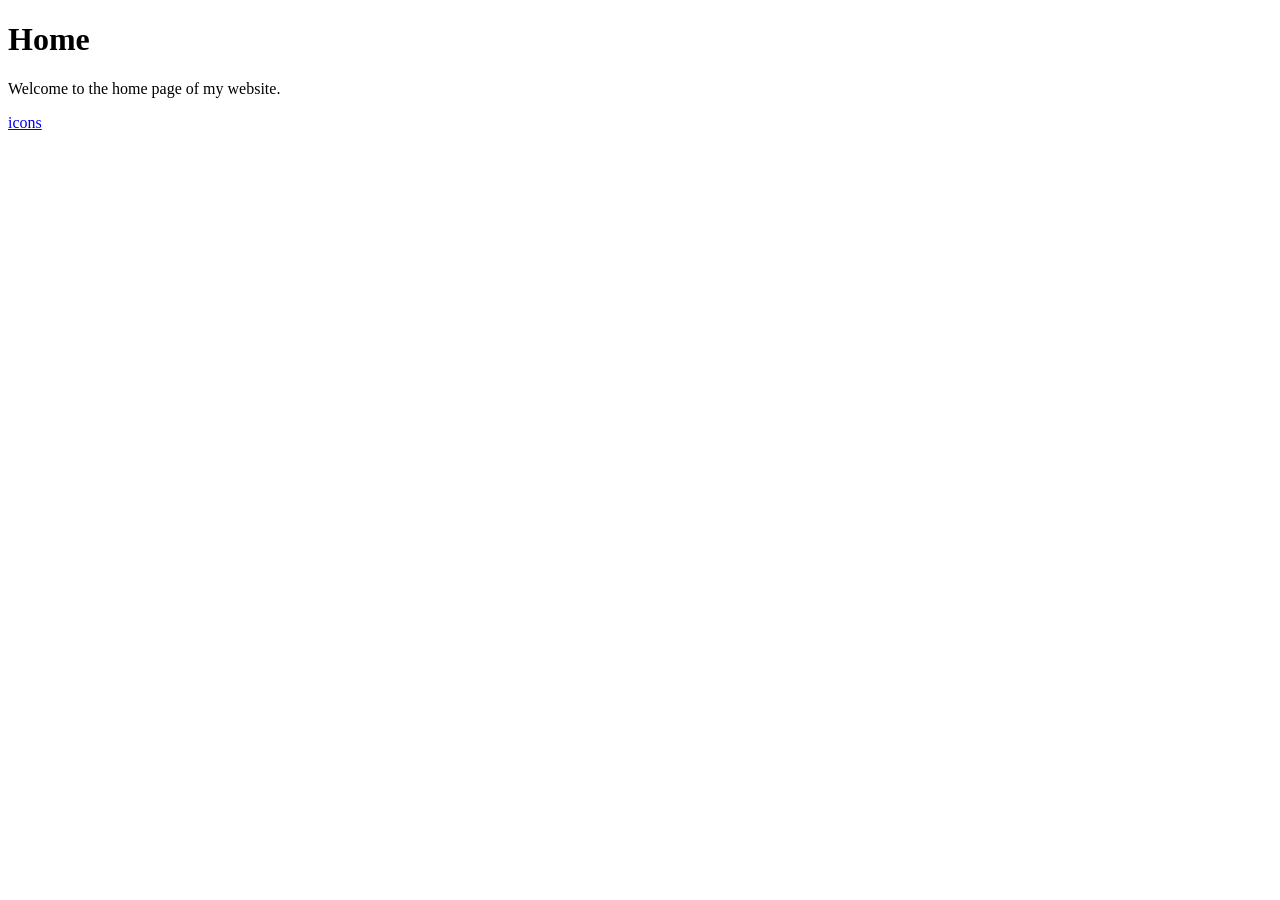
==== index.html @ 091141c1 "Initial commit: icon recognition sheet with shared stylesheet Co-Authored-By: Claude Opus 4.8 <norep" ====
<!doctype html>
<html lang="en">
  <head>
    <meta charset="utf-8" />
    <meta name="viewport" content="width=device-width, initial-scale=1" />
    <title>Home</title>
  </head>
  <body>
    <h1>Home</h1>
    <p>Welcome to the home page of my website.</p>
    <a href="icons.html">icons</a>
  </body>
</html>
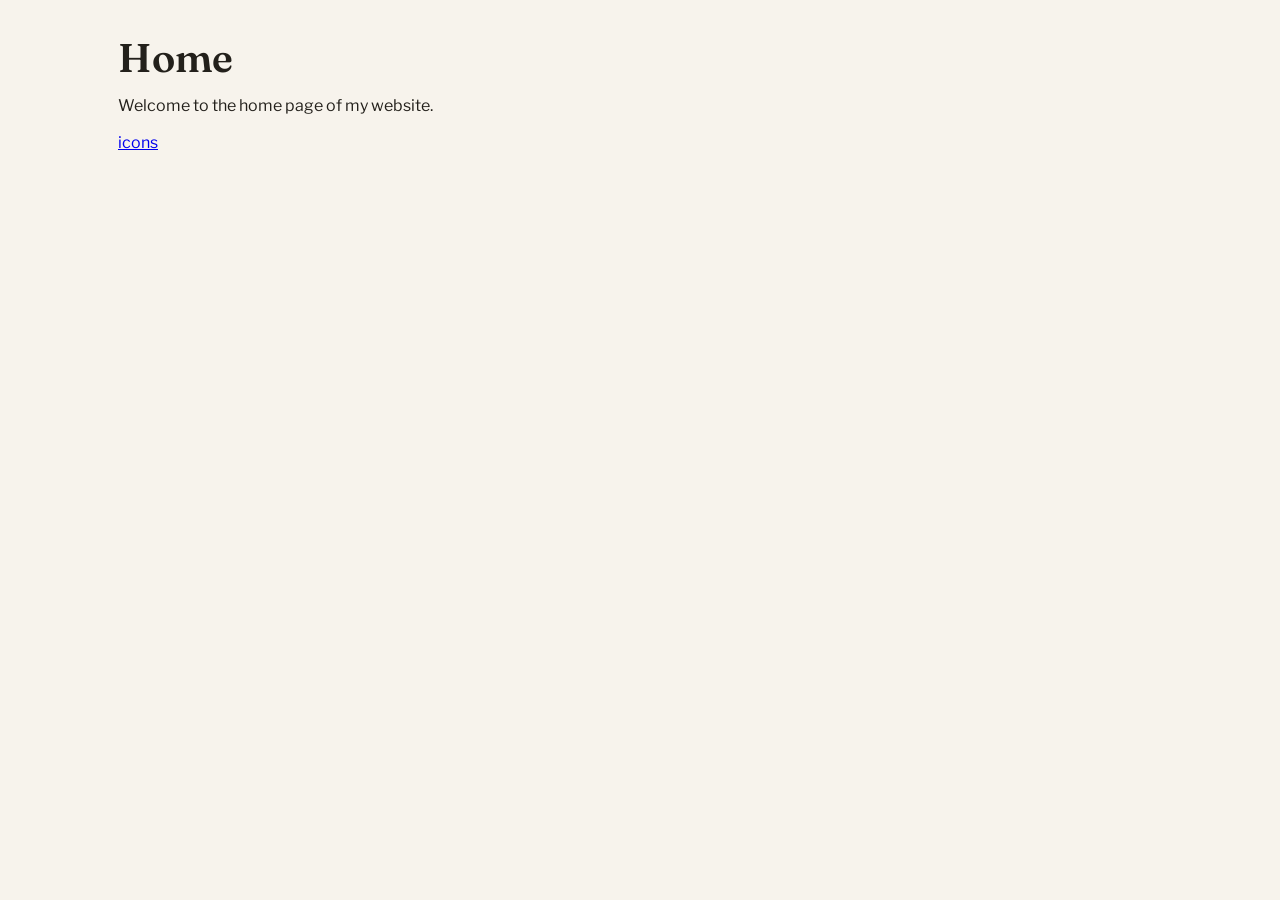
==== commit b1e1d0f4: "Link stylesheet and fonts into index.html home page Co-Authored-By: Claude Opus 4.8 <noreply@anthrop" ====
--- a/index.html
+++ b/index.html
@@ -4,10 +4,19 @@
     <meta charset="utf-8" />
     <meta name="viewport" content="width=device-width, initial-scale=1" />
     <title>Home</title>
+    <link rel="preconnect" href="https://fonts.googleapis.com" />
+    <link rel="preconnect" href="https://fonts.gstatic.com" crossorigin />
+    <link
+      href="https://fonts.googleapis.com/css2?family=Fraunces:opsz,wght@9..144,500;9..144,600;9..144,700&family=Libre+Franklin:wght@400;500;600;700&display=swap"
+      rel="stylesheet"
+    />
+    <link rel="stylesheet" href="styles.css" />
   </head>
   <body>
-    <h1>Home</h1>
-    <p>Welcome to the home page of my website.</p>
-    <a href="icons.html">icons</a>
+    <div class="wrap">
+      <h1>Home</h1>
+      <p>Welcome to the home page of my website.</p>
+      <a href="icons.html">icons</a>
+    </div>
   </body>
 </html>
--- a/styles.css
+++ b/styles.css
@@ -0,0 +1,410 @@
+:root {
+  --ink: #23201b;
+  --muted: #6f6557;
+  --paper: #f7f3ec;
+  --card: #ffffff;
+  --line: #e3dccf;
+  --t1: #1f6b54;
+  --t1bg: #e6f1ec;
+  --t2: #b5651d;
+  --t2bg: #f6ebdd;
+  --t3: #3f5b78;
+  --t3bg: #e8eef5;
+  --green: #1f9d57;
+  --amber: #e0902b;
+  --red: #d6483b;
+}
+* {
+  box-sizing: border-box;
+}
+html,
+body {
+  margin: 0;
+}
+body {
+  font-family: "Libre Franklin", system-ui, sans-serif;
+  color: var(--ink);
+  background: var(--paper);
+  -webkit-print-color-adjust: exact;
+  print-color-adjust: exact;
+  line-height: 1.35;
+}
+.wrap {
+  max-width: 1100px;
+  margin: 0 auto;
+  padding: 32px 28px 56px;
+}
+
+header.head {
+  border-bottom: 3px solid var(--ink);
+  padding-bottom: 18px;
+  margin-bottom: 8px;
+}
+.kicker {
+  font-size: 12px;
+  letter-spacing: 0.22em;
+  text-transform: uppercase;
+  color: var(--muted);
+  font-weight: 600;
+}
+h1 {
+  font-family: "Fraunces", Georgia, serif;
+  font-weight: 600;
+  font-size: 40px;
+  line-height: 1.02;
+  margin: 6px 0 4px;
+}
+.sub {
+  color: var(--muted);
+  font-size: 15px;
+  max-width: 62ch;
+}
+
+.meta {
+  display: flex;
+  flex-wrap: wrap;
+  gap: 10px 26px;
+  margin: 18px 0 6px;
+  font-size: 14px;
+}
+.meta .f {
+  display: flex;
+  align-items: flex-end;
+  gap: 8px;
+}
+.meta .f b {
+  font-weight: 600;
+}
+.meta .line {
+  display: inline-block;
+  min-width: 150px;
+  border-bottom: 1.5px solid var(--ink);
+  height: 1.1em;
+}
+.meta .line.sm {
+  min-width: 80px;
+}
+
+.legend {
+  display: flex;
+  flex-wrap: wrap;
+  gap: 18px 28px;
+  align-items: center;
+  background: #fff;
+  border: 1px solid var(--line);
+  border-radius: 12px;
+  padding: 12px 16px;
+  margin: 16px 0 26px;
+}
+.legend .grp {
+  display: flex;
+  align-items: center;
+  gap: 9px;
+  font-size: 13.5px;
+}
+.swatch {
+  width: 18px;
+  height: 18px;
+  border-radius: 50%;
+  border: 2px solid;
+}
+.swatch.g {
+  border-color: var(--green);
+  background: rgba(31, 157, 87, 0.16);
+}
+.swatch.y {
+  border-color: var(--amber);
+  background: rgba(224, 144, 43, 0.18);
+}
+.swatch.r {
+  border-color: var(--red);
+  background: rgba(214, 72, 59, 0.15);
+}
+.tier {
+  margin-bottom: 30px;
+  break-inside: avoid;
+}
+.tier-head {
+  display: flex;
+  align-items: center;
+  gap: 14px;
+  padding: 10px 16px;
+  border-radius: 12px;
+  margin-bottom: 16px;
+}
+.tier1 .tier-head {
+  background: var(--t1bg);
+}
+.tier2 .tier-head {
+  background: var(--t2bg);
+}
+.tier3 .tier-head {
+  background: var(--t3bg);
+}
+.tier-num {
+  font-family: "Fraunces", serif;
+  font-weight: 700;
+  font-size: 26px;
+  width: 42px;
+  height: 42px;
+  display: flex;
+  align-items: center;
+  justify-content: center;
+  border-radius: 50%;
+  color: #fff;
+}
+.tier1 .tier-num {
+  background: var(--t1);
+}
+.tier2 .tier-num {
+  background: var(--t2);
+}
+.tier3 .tier-num {
+  background: var(--t3);
+}
+.tier-head h2 {
+  font-family: "Fraunces", serif;
+  font-weight: 600;
+  font-size: 21px;
+  margin: 0;
+}
+.tier1 .tier-head h2 {
+  color: var(--t1);
+}
+.tier2 .tier-head h2 {
+  color: var(--t2);
+}
+.tier3 .tier-head h2 {
+  color: var(--t3);
+}
+.tier-head p {
+  margin: 2px 0 0;
+  font-size: 13px;
+  color: var(--muted);
+}
+.tier-count {
+  margin-left: auto;
+  font-size: 12px;
+  font-weight: 600;
+  color: var(--muted);
+  white-space: nowrap;
+}
+
+.grid {
+  display: grid;
+  grid-template-columns: repeat(auto-fill, minmax(155px, 1fr));
+  gap: 14px;
+}
+.card {
+  background: var(--card);
+  border: 1px solid var(--line);
+  border-radius: 14px;
+  padding: 14px 12px 12px;
+  display: flex;
+  flex-direction: column;
+  align-items: center;
+  text-align: center;
+  position: relative;
+  break-inside: avoid;
+}
+.card-top {
+  height: 46px;
+  display: flex;
+  align-items: center;
+  justify-content: center;
+  margin-top: 4px;
+}
+.ic {
+  width: 40px;
+  height: 40px;
+  stroke-width: 2;
+  color: var(--ink);
+}
+.ic.red {
+  color: var(--red);
+}
+.ic.green {
+  color: var(--green);
+}
+.ic.amber {
+  color: var(--amber);
+}
+.label {
+  font-weight: 700;
+  font-size: 16px;
+  margin-top: 10px;
+}
+.desc {
+  font-size: 12px;
+  color: var(--muted);
+  margin-top: 3px;
+  min-height: 30px;
+}
+.marks {
+  display: flex;
+  gap: 8px;
+  margin-top: 11px;
+  padding-top: 11px;
+  border-top: 1px dashed var(--line);
+  width: 100%;
+  justify-content: center;
+}
+.m {
+  width: 26px;
+  height: 26px;
+  border-radius: 50%;
+  border: 2px solid;
+  display: flex;
+  align-items: center;
+  justify-content: center;
+  font-size: 11px;
+  font-weight: 700;
+}
+.m.g {
+  border-color: var(--green);
+  color: var(--green);
+}
+.m.y {
+  border-color: var(--amber);
+  color: var(--amber);
+}
+.m.r {
+  border-color: var(--red);
+  color: var(--red);
+}
+
+footer {
+  margin-top: 30px;
+  padding-top: 14px;
+  border-top: 1px solid var(--line);
+  font-size: 12px;
+  color: var(--muted);
+  display: flex;
+  justify-content: space-between;
+  flex-wrap: wrap;
+  gap: 8px;
+}
+
+@media print {
+  @page {
+    margin: 12mm;
+  }
+  body {
+    background: #fff;
+  }
+  .wrap {
+    padding: 0;
+    max-width: none;
+  }
+  .grid {
+    grid-template-columns: repeat(4, 1fr);
+    gap: 9px;
+  }
+  .card {
+    padding: 9px 7px;
+  }
+  .legend {
+    margin: 10px 0 16px;
+  }
+  .tier {
+    margin-bottom: 16px;
+  }
+  h1 {
+    font-size: 32px;
+  }
+  .no-print {
+    display: none;
+  }
+  /* A printout should always show the full sheet, even mid-quiz. */
+  .reveal-btn {
+    display: none !important;
+  }
+  .ic.slot-hidden,
+  .label.slot-hidden,
+  .desc.slot-hidden {
+    display: block !important;
+  }
+}
+
+/* ===== Test Type control ===== */
+.testbar {
+  display: flex;
+  flex-wrap: wrap;
+  align-items: center;
+  gap: 10px 14px;
+  margin: 0 0 26px;
+}
+.testbar-label {
+  font-weight: 700;
+  font-size: 13px;
+  letter-spacing: 0.02em;
+}
+.testbar-hint {
+  font-size: 12.5px;
+  color: var(--muted);
+}
+.test-toggles {
+  display: inline-flex;
+  flex-wrap: wrap;
+  gap: 6px;
+  background: #fff;
+  border: 1px solid var(--line);
+  border-radius: 999px;
+  padding: 4px;
+}
+.test-toggle {
+  font-family: inherit;
+  font-size: 13px;
+  font-weight: 600;
+  color: var(--muted);
+  background: transparent;
+  border: 0;
+  border-radius: 999px;
+  padding: 7px 14px;
+  cursor: pointer;
+  transition: background 0.15s, color 0.15s;
+}
+.test-toggle:hover {
+  color: var(--ink);
+  background: var(--paper);
+}
+.test-toggle.active {
+  color: #fff;
+  background: var(--t1);
+}
+
+/* ===== Hidden slot + reveal button ===== */
+.slot-hidden {
+  display: none !important;
+}
+.reveal-btn {
+  font-family: inherit;
+  font-weight: 700;
+  color: var(--t1);
+  background: var(--t1bg);
+  border: 1.5px dashed var(--t1);
+  border-radius: 10px;
+  cursor: pointer;
+  transition: background 0.15s, color 0.15s;
+}
+.reveal-btn:hover {
+  background: var(--t1);
+  color: #fff;
+}
+.reveal-btn[data-slot="icon"] {
+  width: 46px;
+  height: 46px;
+  border-radius: 50%;
+  font-size: 11px;
+  padding: 0;
+}
+.reveal-btn[data-slot="name"] {
+  margin-top: 10px;
+  font-size: 13px;
+  padding: 5px 12px;
+}
+.reveal-btn[data-slot="desc"] {
+  margin-top: 6px;
+  font-size: 11px;
+  padding: 4px 10px;
+}
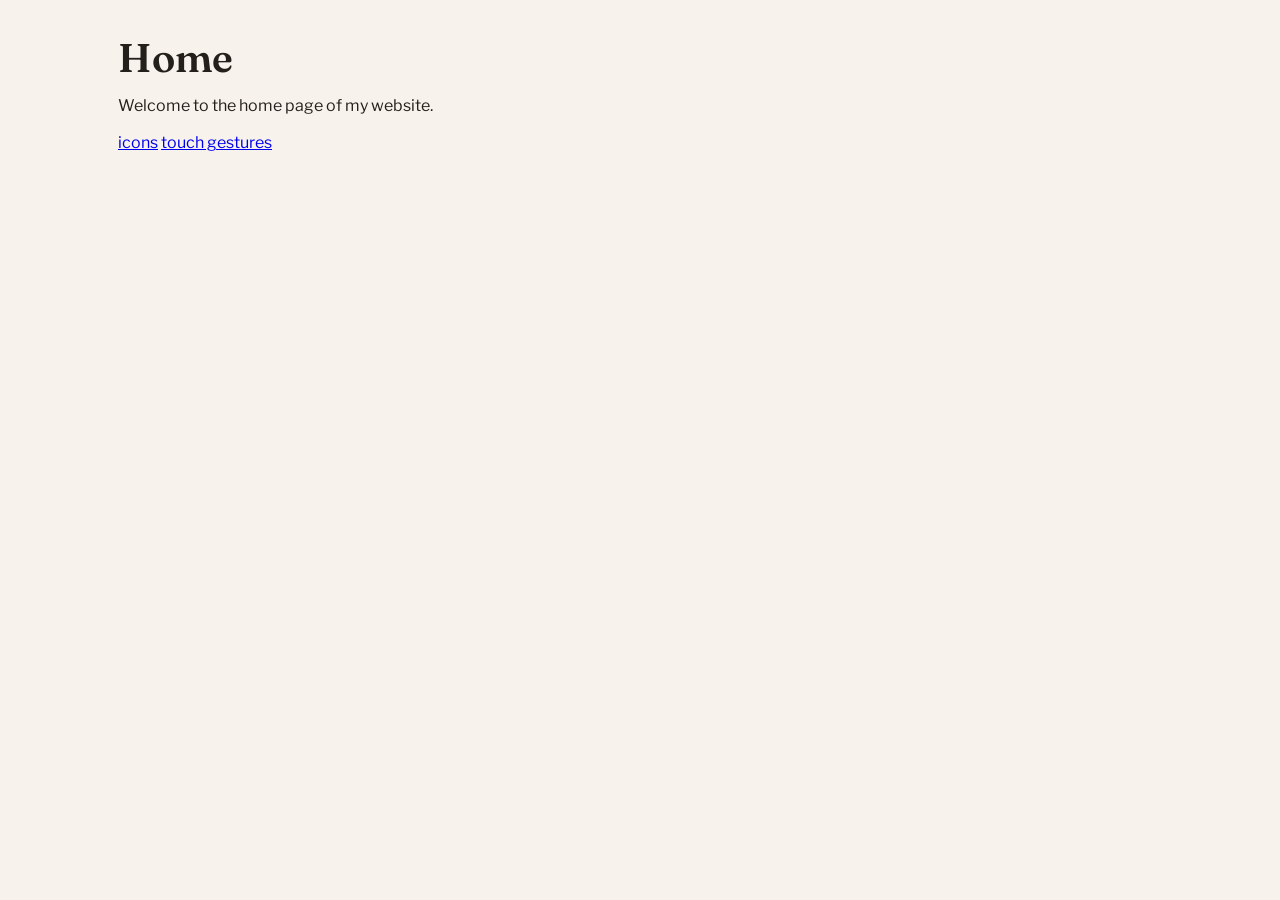
==== commit 55d45796: "Add touch gesture practice page New gestures.html lets users practice six core touch gestures (tap, " ====
--- a/index.html
+++ b/index.html
@@ -17,6 +17,7 @@
       <h1>Home</h1>
       <p>Welcome to the home page of my website.</p>
       <a href="icons.html">icons</a>
+      <a href="gestures.html">touch gestures</a>
     </div>
   </body>
 </html>
--- a/styles.css
+++ b/styles.css
@@ -35,6 +35,34 @@
   padding: 32px 28px 56px;
 }
 
+.topnav {
+  margin-bottom: 18px;
+}
+.back-link {
+  display: inline-flex;
+  align-items: center;
+  gap: 6px;
+  font-size: 14px;
+  font-weight: 600;
+  color: var(--muted);
+  text-decoration: none;
+  padding: 6px 12px 6px 8px;
+  border: 1px solid var(--line);
+  border-radius: 999px;
+  background: #fff;
+  transition: color 0.15s, border-color 0.15s, background 0.15s;
+}
+.back-link:hover {
+  color: var(--t1);
+  border-color: var(--t1);
+}
+.back-link svg {
+  transition: transform 0.15s;
+}
+.back-link:hover svg {
+  transform: translateX(-2px);
+}
+
 header.head {
   border-bottom: 3px solid var(--ink);
   padding-bottom: 18px;
@@ -58,31 +86,6 @@
   color: var(--muted);
   font-size: 15px;
   max-width: 62ch;
-}
-
-.meta {
-  display: flex;
-  flex-wrap: wrap;
-  gap: 10px 26px;
-  margin: 18px 0 6px;
-  font-size: 14px;
-}
-.meta .f {
-  display: flex;
-  align-items: flex-end;
-  gap: 8px;
-}
-.meta .f b {
-  font-weight: 600;
-}
-.meta .line {
-  display: inline-block;
-  min-width: 150px;
-  border-bottom: 1.5px solid var(--ink);
-  height: 1.1em;
-}
-.meta .line.sm {
-  min-width: 80px;
 }
 
 .legend {
@@ -213,6 +216,16 @@
   align-items: center;
   justify-content: center;
   margin-top: 4px;
+}
+/* Cards showing two looks of the same control. */
+.card-top.multi {
+  height: auto;
+  gap: 10px;
+  flex-wrap: wrap;
+}
+.card-top.multi .ic {
+  width: 34px;
+  height: 34px;
 }
 .ic {
   width: 40px;
@@ -372,6 +385,32 @@
   color: #fff;
   background: var(--t1);
 }
+.shuffle-btn {
+  display: inline-flex;
+  align-items: center;
+  gap: 7px;
+  font-family: inherit;
+  font-size: 13px;
+  font-weight: 600;
+  color: var(--ink);
+  background: #fff;
+  border: 1px solid var(--line);
+  border-radius: 999px;
+  padding: 7px 14px;
+  cursor: pointer;
+  transition: background 0.15s, color 0.15s, border-color 0.15s;
+}
+.shuffle-btn svg {
+  flex: none;
+}
+.shuffle-btn:hover {
+  color: var(--t1);
+  border-color: var(--t1);
+  background: var(--paper);
+}
+.shuffle-btn:active {
+  transform: translateY(1px);
+}
 
 /* ===== Hidden slot + reveal button ===== */
 .slot-hidden {
@@ -408,3 +447,407 @@
   font-size: 11px;
   padding: 4px 10px;
 }
+
+/* ===== Scoreboard ===== */
+.scoreboard {
+  position: sticky;
+  top: 0;
+  z-index: 20;
+  background: #fff;
+  border: 1px solid var(--line);
+  border-radius: 14px;
+  padding: 12px 16px;
+  margin: 0 0 22px;
+  box-shadow: 0 3px 12px rgba(35, 32, 27, 0.06);
+}
+.sb-grid {
+  display: grid;
+  grid-template-columns: 64px repeat(4, 1fr);
+  gap: 6px 12px;
+  align-items: center;
+}
+.sb-cell {
+  text-align: center;
+}
+.sb-corner,
+.sb-rowlabel {
+  text-align: left;
+  font-size: 12px;
+  font-weight: 700;
+  color: var(--muted);
+}
+.sb-head {
+  font-size: 11.5px;
+  font-weight: 700;
+  text-transform: uppercase;
+  letter-spacing: 0.05em;
+  color: var(--muted);
+  transition: color 0.15s;
+}
+.sb-score,
+.sb-total {
+  font-family: "Fraunces", Georgia, serif;
+  font-weight: 600;
+  font-size: 21px;
+  color: var(--ink);
+  transition: color 0.15s;
+}
+.sb-total {
+  color: var(--t1);
+}
+.sb-cell small {
+  font-family: "Libre Franklin", system-ui, sans-serif;
+  font-size: 12px;
+  font-weight: 500;
+  color: var(--muted);
+}
+.sb-total-head {
+  color: var(--t1);
+}
+/* Active test-type column highlight */
+.sb-head.is-active {
+  color: var(--t1);
+}
+.sb-score.is-active {
+  color: var(--t1);
+}
+.sb-footer {
+  display: flex;
+  align-items: center;
+  gap: 12px;
+  margin-top: 10px;
+  padding-top: 10px;
+  border-top: 1px solid var(--line);
+}
+.sb-feedback {
+  flex: 1;
+  font-size: 14px;
+  color: var(--ink);
+}
+.sb-reset {
+  font-family: inherit;
+  font-size: 12px;
+  font-weight: 600;
+  color: var(--muted);
+  background: transparent;
+  border: 1px solid var(--line);
+  border-radius: 999px;
+  padding: 5px 14px;
+  cursor: pointer;
+  white-space: nowrap;
+  transition: background 0.15s, color 0.15s, border-color 0.15s;
+}
+.sb-reset:hover {
+  color: var(--red);
+  border-color: var(--red);
+}
+
+/* ===== Clickable G / Y / R marks ===== */
+.m {
+  cursor: default;
+  opacity: 0.45;
+  user-select: none;
+  transition: opacity 0.15s, background 0.15s, color 0.15s, transform 0.1s;
+}
+body.scoring-active .m {
+  cursor: pointer;
+  opacity: 1;
+}
+body.scoring-active .m:hover {
+  transform: translateY(-1px);
+}
+.m:focus-visible {
+  outline: 2px solid var(--t1);
+  outline-offset: 2px;
+}
+.m.selected.g {
+  background: var(--green);
+  color: #fff;
+}
+.m.selected.y {
+  background: var(--amber);
+  color: #fff;
+}
+.m.selected.r {
+  background: var(--red);
+  color: #fff;
+}
+
+/* Keep printed worksheets clean regardless of on-screen scoring. */
+@media print {
+  .m {
+    opacity: 1 !important;
+  }
+  .m.selected {
+    background: transparent !important;
+  }
+  .m.selected.g {
+    color: var(--green) !important;
+  }
+  .m.selected.y {
+    color: var(--amber) !important;
+  }
+  .m.selected.r {
+    color: var(--red) !important;
+  }
+}
+
+/* ===== Touch Gestures page ===== */
+/* Progress scoreboard (simpler than the icon sheet's grid) */
+.gb-row {
+  display: flex;
+  align-items: baseline;
+  justify-content: space-between;
+  gap: 12px;
+}
+.gb-label {
+  font-size: 12px;
+  font-weight: 700;
+  text-transform: uppercase;
+  letter-spacing: 0.05em;
+  color: var(--muted);
+}
+.gb-count {
+  font-family: "Fraunces", Georgia, serif;
+  font-weight: 600;
+  font-size: 26px;
+  color: var(--t1);
+}
+.gb-count small {
+  font-family: "Libre Franklin", system-ui, sans-serif;
+  font-size: 13px;
+  font-weight: 500;
+  color: var(--muted);
+}
+
+/* Legend swatches reused for try / done states */
+.swatch.try {
+  border-color: var(--muted);
+  background: var(--paper);
+}
+.swatch.ok {
+  border-color: var(--green);
+  background: rgba(31, 157, 87, 0.16);
+}
+.legend-hint {
+  font-size: 12.5px;
+  color: var(--muted);
+  margin-left: auto;
+}
+
+/* Wider cards so each practice zone has room */
+.gesture-grid {
+  grid-template-columns: repeat(auto-fill, minmax(260px, 1fr));
+}
+.gesture-card {
+  justify-content: flex-start;
+  transition: border-color 0.2s, box-shadow 0.2s;
+}
+.gesture-card.done {
+  border-color: var(--green);
+  box-shadow: 0 0 0 2px rgba(31, 157, 87, 0.18);
+}
+.gesture-icon {
+  height: 46px;
+  display: flex;
+  align-items: center;
+  justify-content: center;
+  margin-top: 4px;
+}
+.gesture-card.done .gesture-icon .ic {
+  color: var(--green);
+}
+
+/* The shaded practice zone */
+.gz {
+  position: relative;
+  width: 100%;
+  min-height: 124px;
+  margin-top: 12px;
+  border: 1.5px dashed var(--line);
+  border-radius: 12px;
+  background: var(--t1bg);
+  display: flex;
+  align-items: center;
+  justify-content: center;
+  overflow: hidden;
+  user-select: none;
+  -webkit-user-select: none;
+  touch-action: manipulation;
+}
+.gesture-card.done .gz {
+  border-style: solid;
+  border-color: var(--green);
+  background: rgba(31, 157, 87, 0.1);
+}
+.gz-hint {
+  font-size: 13px;
+  font-weight: 600;
+  color: var(--t1);
+  pointer-events: none;
+  text-align: center;
+  padding: 0 10px;
+}
+
+.gesture-status {
+  margin-top: 11px;
+  padding-top: 11px;
+  border-top: 1px dashed var(--line);
+  width: 100%;
+  font-size: 13px;
+  font-weight: 700;
+  color: var(--muted);
+}
+.gesture-status.done {
+  color: var(--green);
+}
+
+/* Tap */
+.gz-target {
+  width: 64px;
+  height: 64px;
+  border-radius: 50%;
+  background: var(--t1);
+  opacity: 0.85;
+  animation: tap-pulse 1.8s ease-in-out infinite;
+}
+[data-zone="tap"] .gz-hint {
+  position: absolute;
+  top: 12px;
+}
+@keyframes tap-pulse {
+  0%,
+  100% {
+    transform: scale(1);
+  }
+  50% {
+    transform: scale(1.12);
+  }
+}
+.gesture-card.done [data-zone="tap"] .gz-target {
+  animation: none;
+  background: var(--green);
+}
+
+/* Scroll */
+.gz-scroll {
+  display: block;
+  overflow-y: auto;
+  align-items: stretch;
+  touch-action: pan-y;
+}
+.scroll-inner {
+  padding: 14px 16px;
+}
+.scroll-inner p {
+  margin: 0 0 46px;
+  font-size: 13px;
+  color: var(--muted);
+  text-align: center;
+}
+.scroll-inner p.scroll-goal {
+  margin-bottom: 8px;
+  font-weight: 700;
+  color: var(--t1);
+}
+
+/* Swipe */
+.gz-swipe {
+  touch-action: pan-y;
+}
+.swipe-card {
+  width: 78%;
+  padding: 22px 14px;
+  background: #fff;
+  border: 1px solid var(--line);
+  border-radius: 12px;
+  font-size: 13px;
+  font-weight: 600;
+  color: var(--ink);
+  text-align: center;
+  cursor: grab;
+  box-shadow: 0 2px 8px rgba(35, 32, 27, 0.08);
+  touch-action: pan-y;
+}
+.swipe-card:active {
+  cursor: grabbing;
+}
+
+/* Touch & Hold */
+.hold-target {
+  position: relative;
+  width: 130px;
+  height: 64px;
+  border: 0;
+  border-radius: 12px;
+  background: var(--t1);
+  color: #fff;
+  font-family: inherit;
+  font-size: 14px;
+  font-weight: 700;
+  cursor: pointer;
+  overflow: hidden;
+  touch-action: none;
+}
+.hold-fill {
+  position: absolute;
+  inset: 0;
+  width: 0;
+  background: rgba(255, 255, 255, 0.32);
+}
+.hold-target.holding .hold-fill {
+  width: 100%;
+  transition: width 0.7s linear;
+}
+.hold-text {
+  position: relative;
+}
+.hold-target.held {
+  background: var(--green);
+}
+
+/* Double-tap & pinch zoom boxes */
+.gz-zoom {
+  touch-action: none;
+}
+.zoom-box {
+  width: 88px;
+  height: 88px;
+  border-radius: 12px;
+  background: linear-gradient(135deg, var(--t2) 0%, var(--t1) 100%);
+  display: flex;
+  align-items: center;
+  justify-content: center;
+  transform: scale(1);
+  transition: transform 0.2s ease;
+  will-change: transform;
+}
+.zoom-box .gz-hint {
+  color: #fff;
+  font-size: 11px;
+}
+.zoom-box.zoomed {
+  transform: scale(1.6);
+}
+.pinch-fallback {
+  position: absolute;
+  bottom: 8px;
+  right: 8px;
+  display: flex;
+  gap: 6px;
+}
+.pinch-fallback button {
+  width: 30px;
+  height: 30px;
+  border-radius: 50%;
+  border: 1px solid var(--line);
+  background: #fff;
+  font-size: 16px;
+  font-weight: 700;
+  color: var(--ink);
+  cursor: pointer;
+}
+.pinch-fallback button:hover {
+  border-color: var(--t1);
+  color: var(--t1);
+}
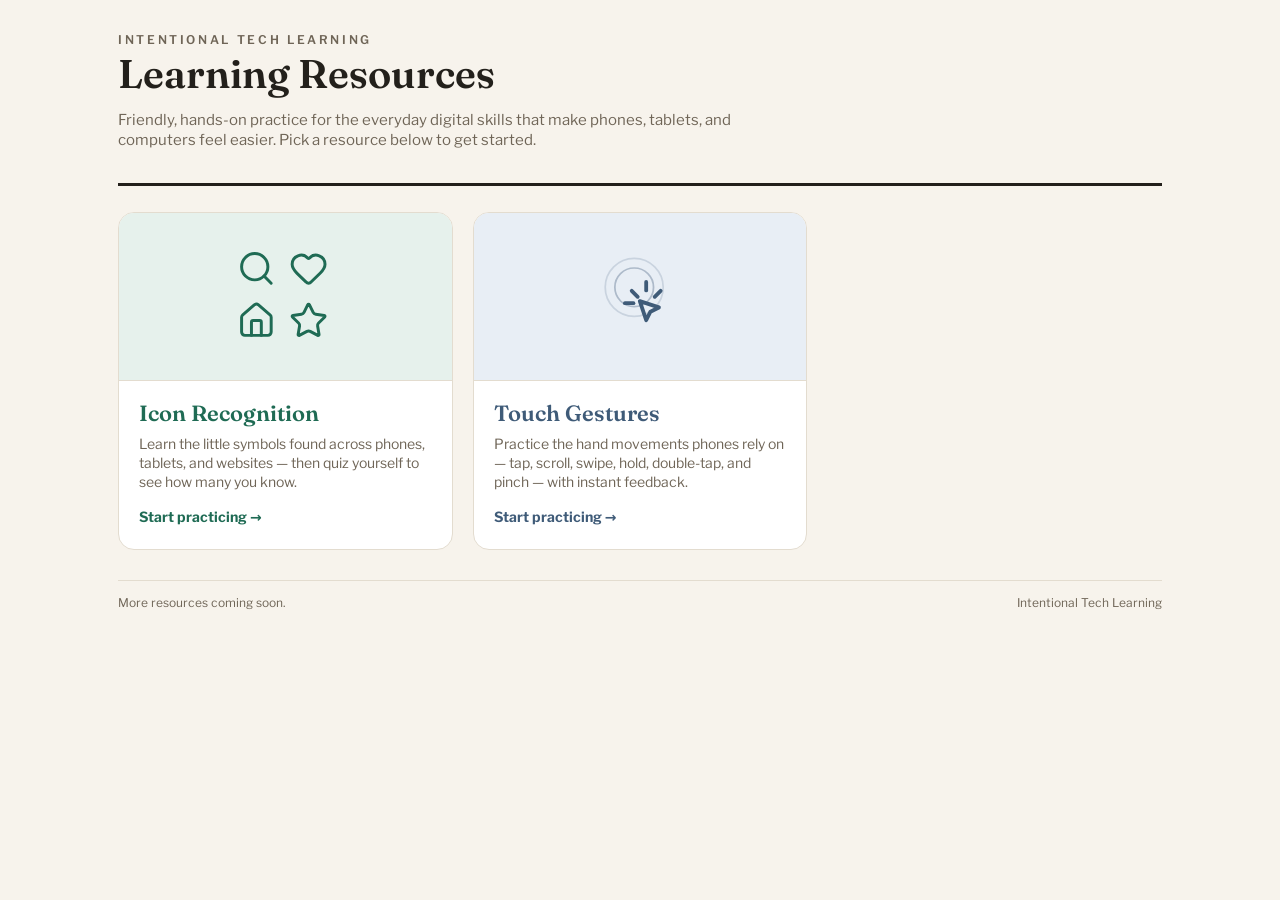
==== commit 8ca47fdc: "Redesign home as Learning Resources landing page Replaces the placeholder home with a "Learning Reso" ====
--- a/index.html
+++ b/index.html
@@ -3,7 +3,7 @@
   <head>
     <meta charset="utf-8" />
     <meta name="viewport" content="width=device-width, initial-scale=1" />
-    <title>Home</title>
+    <title>Learning Resources</title>
     <link rel="preconnect" href="https://fonts.googleapis.com" />
     <link rel="preconnect" href="https://fonts.gstatic.com" crossorigin />
     <link
@@ -14,10 +14,99 @@
   </head>
   <body>
     <div class="wrap">
-      <h1>Home</h1>
-      <p>Welcome to the home page of my website.</p>
-      <a href="icons.html">icons</a>
-      <a href="gestures.html">touch gestures</a>
+      <header class="head">
+        <div class="kicker">Intentional Tech Learning</div>
+        <h1>Learning Resources</h1>
+        <p class="sub">
+          Friendly, hands-on practice for the everyday digital skills that make
+          phones, tablets, and computers feel easier. Pick a resource below to
+          get started.
+        </p>
+      </header>
+
+      <div class="resource-grid">
+        <a class="resource-card rc-icons" href="icons.html">
+          <div class="rc-art">
+            <svg
+              viewBox="0 0 120 120"
+              xmlns="http://www.w3.org/2000/svg"
+              fill="none"
+              stroke="currentColor"
+              stroke-width="1.8"
+              stroke-linecap="round"
+              stroke-linejoin="round"
+              aria-hidden="true"
+            >
+              <g transform="translate(10,10) scale(1.7)">
+                <path d="m21 21-4.34-4.34" />
+                <circle cx="11" cy="11" r="8" />
+              </g>
+              <g transform="translate(64,10) scale(1.7)">
+                <path
+                  d="M2 9.5a5.5 5.5 0 0 1 9.591-3.676.56.56 0 0 0 .818 0A5.49 5.49 0 0 1 22 9.5c0 2.29-1.5 4-3 5.5l-5.492 5.313a2 2 0 0 1-3 .019L5 15c-1.5-1.5-3-3.2-3-5.5"
+                />
+              </g>
+              <g transform="translate(10,64) scale(1.7)">
+                <path d="M15 21v-8a1 1 0 0 0-1-1h-4a1 1 0 0 0-1 1v8" />
+                <path
+                  d="M3 10a2 2 0 0 1 .709-1.528l7-6a2 2 0 0 1 2.582 0l7 6A2 2 0 0 1 21 10v9a2 2 0 0 1-2 2H5a2 2 0 0 1-2-2z"
+                />
+              </g>
+              <g transform="translate(64,64) scale(1.7)">
+                <path
+                  d="M11.525 2.295a.53.53 0 0 1 .95 0l2.31 4.679a2.123 2.123 0 0 0 1.595 1.16l5.166.756a.53.53 0 0 1 .294.904l-3.736 3.638a2.123 2.123 0 0 0-.611 1.878l.882 5.14a.53.53 0 0 1-.771.56l-4.618-2.428a2.122 2.122 0 0 0-1.973 0L6.396 21.01a.53.53 0 0 1-.77-.56l.881-5.139a2.122 2.122 0 0 0-.611-1.879L2.16 9.795a.53.53 0 0 1 .294-.906l5.165-.755a2.122 2.122 0 0 0 1.597-1.16z"
+                />
+              </g>
+            </svg>
+          </div>
+          <div class="rc-body">
+            <h2>Icon Recognition</h2>
+            <p>
+              Learn the little symbols found across phones, tablets, and
+              websites — then quiz yourself to see how many you know.
+            </p>
+            <span class="rc-go">Start practicing →</span>
+          </div>
+        </a>
+
+        <a class="resource-card rc-gestures" href="gestures.html">
+          <div class="rc-art">
+            <svg
+              viewBox="0 0 120 120"
+              xmlns="http://www.w3.org/2000/svg"
+              fill="none"
+              stroke="currentColor"
+              stroke-width="1.8"
+              stroke-linecap="round"
+              stroke-linejoin="round"
+              aria-hidden="true"
+            >
+              <circle cx="54" cy="50" r="30" opacity="0.18" />
+              <circle cx="54" cy="50" r="20" opacity="0.35" />
+              <g transform="translate(40,40) scale(2.2)">
+                <path d="M12 2v4" />
+                <path d="M5.2 6.2 8 9" />
+                <path d="M2 12h4" />
+                <path d="M16 9l2.8-2.8" />
+                <path d="m9 11 9 3-4 2-2 4-3-9z" />
+              </g>
+            </svg>
+          </div>
+          <div class="rc-body">
+            <h2>Touch Gestures</h2>
+            <p>
+              Practice the hand movements phones rely on — tap, scroll, swipe,
+              hold, double-tap, and pinch — with instant feedback.
+            </p>
+            <span class="rc-go">Start practicing →</span>
+          </div>
+        </a>
+      </div>
+
+      <footer>
+        <span>More resources coming soon.</span>
+        <span>Intentional Tech Learning</span>
+      </footer>
     </div>
   </body>
 </html>
--- a/styles.css
+++ b/styles.css
@@ -592,6 +592,89 @@
   }
 }
 
+/* ===== Learning Resources home ===== */
+.resource-grid {
+  display: grid;
+  grid-template-columns: repeat(auto-fill, minmax(300px, 1fr));
+  gap: 20px;
+  margin-top: 26px;
+}
+/* Each card sets its own accent via these vars; add a variant class
+   (e.g. .rc-gestures) to a new card to give it a different color. */
+.resource-card {
+  --accent: var(--t1);
+  --accent-bg: var(--t1bg);
+  display: flex;
+  flex-direction: column;
+  background: var(--card);
+  border: 1px solid var(--line);
+  border-radius: 16px;
+  overflow: hidden;
+  text-decoration: none;
+  color: inherit;
+  transition: transform 0.15s, box-shadow 0.15s, border-color 0.15s;
+}
+.resource-card:hover {
+  transform: translateY(-3px);
+  box-shadow: 0 10px 24px rgba(35, 32, 27, 0.1);
+  border-color: var(--accent);
+}
+.resource-card:focus-visible {
+  outline: 2px solid var(--accent);
+  outline-offset: 2px;
+}
+.rc-art {
+  height: 168px;
+  display: flex;
+  align-items: center;
+  justify-content: center;
+  background: var(--accent-bg);
+  border-bottom: 1px solid var(--line);
+}
+.rc-art svg {
+  width: 116px;
+  height: 116px;
+  color: var(--accent);
+}
+.rc-body {
+  display: flex;
+  flex-direction: column;
+  gap: 6px;
+  flex: 1;
+  padding: 18px 20px 22px;
+}
+.rc-body h2 {
+  font-family: "Fraunces", Georgia, serif;
+  font-weight: 600;
+  font-size: 22px;
+  margin: 0;
+  color: var(--accent);
+}
+.rc-body p {
+  margin: 0;
+  flex: 1;
+  font-size: 14px;
+  color: var(--muted);
+}
+.rc-go {
+  margin-top: 10px;
+  font-size: 14px;
+  font-weight: 700;
+  color: var(--accent);
+}
+.resource-card:hover .rc-go {
+  text-decoration: underline;
+}
+/* Accent variants — cycle through these for future resources. */
+.rc-gestures {
+  --accent: var(--t3);
+  --accent-bg: var(--t3bg);
+}
+.rc-alt {
+  --accent: var(--t2);
+  --accent-bg: var(--t2bg);
+}
+
 /* ===== Touch Gestures page ===== */
 /* Progress scoreboard (simpler than the icon sheet's grid) */
 .gb-row {
@@ -732,6 +815,7 @@
 /* Scroll */
 .gz-scroll {
   display: block;
+  height: 124px;
   overflow-y: auto;
   align-items: stretch;
   touch-action: pan-y;
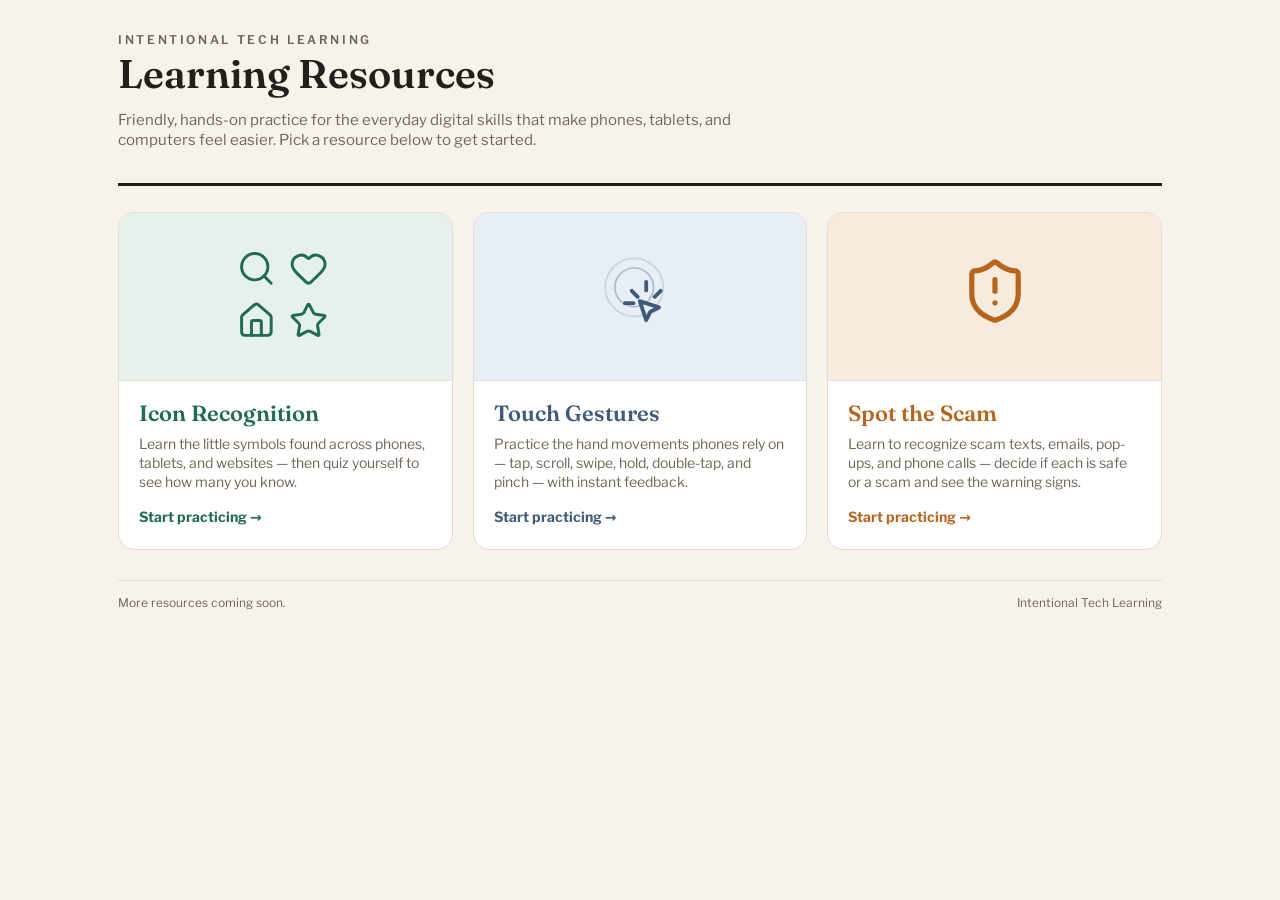
==== commit e7b11d0e: "Add Spot the Scam resource and roadmap doc New scam.html teaches online-safety: 8 example texts/emai" ====
--- a/index.html
+++ b/index.html
@@ -101,6 +101,37 @@
             <span class="rc-go">Start practicing →</span>
           </div>
         </a>
+
+        <a class="resource-card rc-alt" href="scam.html">
+          <div class="rc-art">
+            <svg
+              viewBox="0 0 120 120"
+              xmlns="http://www.w3.org/2000/svg"
+              fill="none"
+              stroke="currentColor"
+              stroke-width="1.8"
+              stroke-linecap="round"
+              stroke-linejoin="round"
+              aria-hidden="true"
+            >
+              <g transform="translate(24,18) scale(3)">
+                <path
+                  d="M20 13c0 5-3.5 7.5-7.66 8.95a1 1 0 0 1-.67-.01C7.5 20.5 4 18 4 13V6a1 1 0 0 1 1-1c2 0 4.5-1.2 6.24-2.72a1.17 1.17 0 0 1 1.52 0C14.51 3.81 17 5 19 5a1 1 0 0 1 1 1z"
+                />
+                <path d="M12 8v4" />
+                <path d="M12 16h.01" />
+              </g>
+            </svg>
+          </div>
+          <div class="rc-body">
+            <h2>Spot the Scam</h2>
+            <p>
+              Learn to recognize scam texts, emails, pop-ups, and phone calls —
+              decide if each is safe or a scam and see the warning signs.
+            </p>
+            <span class="rc-go">Start practicing →</span>
+          </div>
+        </a>
       </div>
 
       <footer>
--- a/styles.css
+++ b/styles.css
@@ -935,3 +935,130 @@
   border-color: var(--t1);
   color: var(--t1);
 }
+
+/* ===== Spot the Scam page ===== */
+.scam-card {
+  align-items: stretch;
+  text-align: left;
+  transition: border-color 0.2s, box-shadow 0.2s;
+}
+.scam-card.correct {
+  border-color: var(--green);
+  box-shadow: 0 0 0 2px rgba(31, 157, 87, 0.18);
+}
+.scam-card.incorrect {
+  border-color: var(--red);
+  box-shadow: 0 0 0 2px rgba(214, 72, 59, 0.18);
+}
+.scam-head {
+  display: flex;
+  align-items: center;
+  gap: 8px;
+  margin-bottom: 10px;
+}
+.scam-chan svg {
+  width: 22px;
+  height: 22px;
+  color: var(--muted);
+  display: block;
+}
+.scam-type {
+  font-size: 11.5px;
+  font-weight: 700;
+  text-transform: uppercase;
+  letter-spacing: 0.05em;
+  color: var(--muted);
+}
+.scam-msg {
+  background: var(--paper);
+  border: 1px solid var(--line);
+  border-radius: 12px;
+  padding: 12px 14px;
+}
+.scam-from {
+  font-size: 12px;
+  font-weight: 700;
+  color: var(--muted);
+  margin-bottom: 6px;
+  word-break: break-word;
+}
+.scam-body {
+  font-size: 14px;
+  color: var(--ink);
+  line-height: 1.5;
+  word-break: break-word;
+}
+.scam-answers {
+  display: flex;
+  gap: 8px;
+  margin-top: 12px;
+}
+.scam-btn {
+  flex: 1;
+  font-family: inherit;
+  font-size: 13px;
+  font-weight: 700;
+  color: var(--ink);
+  background: #fff;
+  border: 1px solid var(--line);
+  border-radius: 999px;
+  padding: 9px 10px;
+  cursor: pointer;
+  transition: background 0.15s, color 0.15s, border-color 0.15s;
+}
+.scam-btn:hover:not(:disabled) {
+  border-color: var(--ink);
+}
+.scam-btn:disabled {
+  cursor: default;
+  opacity: 0.6;
+}
+/* The answer the user picked, and the true answer, after answering. */
+.scam-btn.chosen {
+  opacity: 1;
+}
+.scam-card.correct .scam-btn.chosen {
+  background: var(--green);
+  border-color: var(--green);
+  color: #fff;
+}
+.scam-card.incorrect .scam-btn.chosen {
+  background: var(--red);
+  border-color: var(--red);
+  color: #fff;
+}
+.scam-btn.is-truth {
+  opacity: 1;
+  border-color: var(--green);
+  color: var(--green);
+}
+.scam-card.correct .scam-btn.is-truth {
+  /* already shown via .chosen */
+  border-color: var(--green);
+}
+.scam-explain {
+  display: none;
+  margin-top: 12px;
+  padding-top: 11px;
+  border-top: 1px dashed var(--line);
+}
+.scam-card.answered .scam-explain {
+  display: block;
+}
+.scam-verdict {
+  display: block;
+  font-size: 13px;
+  font-weight: 700;
+  margin-bottom: 4px;
+}
+.scam-verdict.ok {
+  color: var(--green);
+}
+.scam-verdict.bad {
+  color: var(--red);
+}
+.scam-why {
+  font-size: 13px;
+  color: var(--muted);
+  line-height: 1.5;
+}
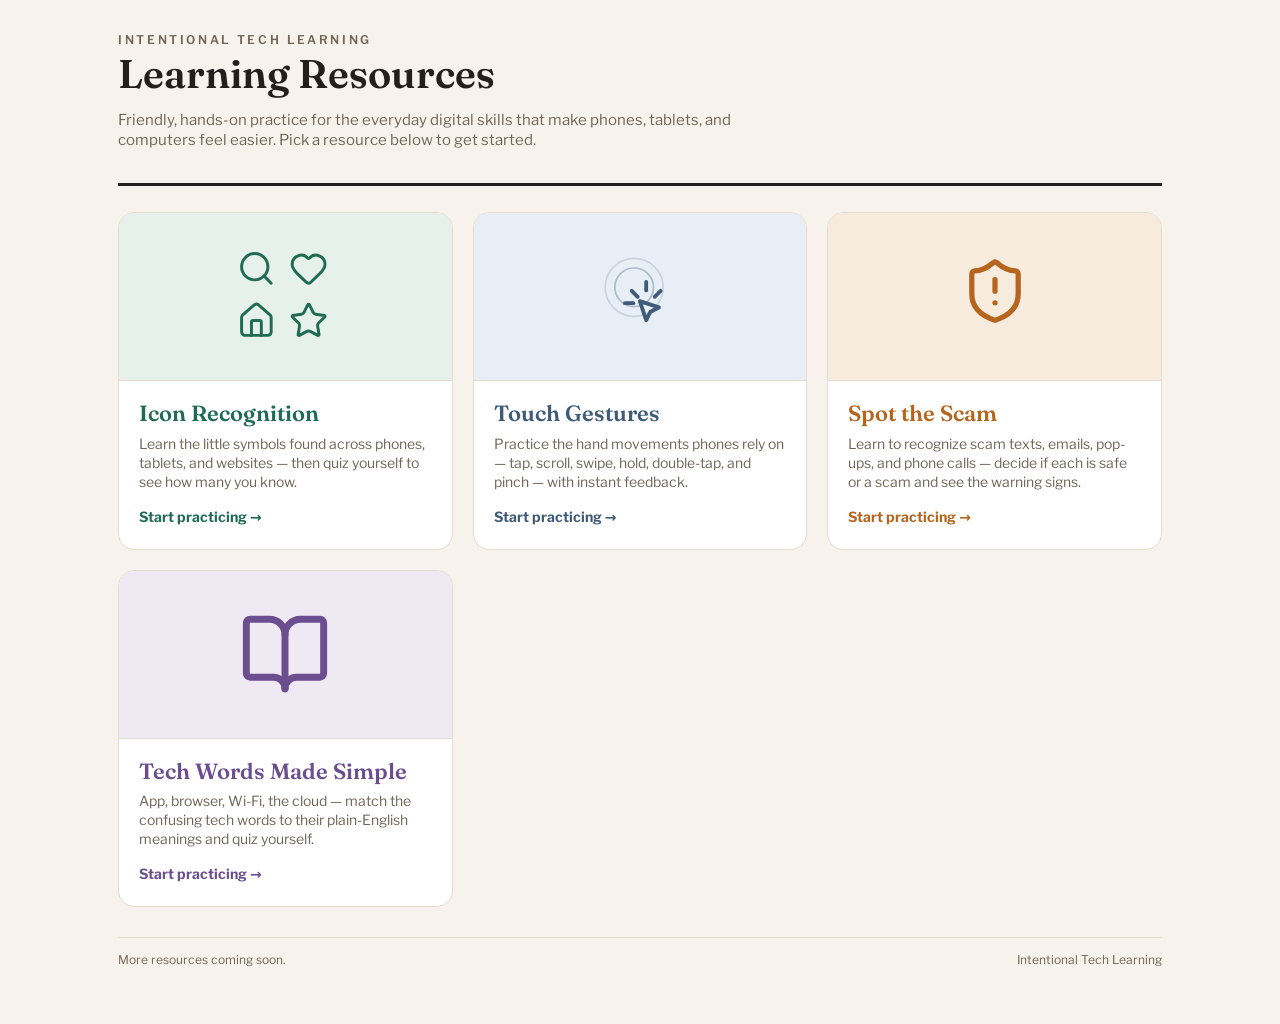
==== commit 6f51ec0e: "Add Tech Words Made Simple glossary quiz Auto-graded multiple-choice quiz over 15 confusing tech ter" ====
--- a/index.html
+++ b/index.html
@@ -132,6 +132,35 @@
             <span class="rc-go">Start practicing →</span>
           </div>
         </a>
+        <a class="resource-card rc-words" href="words.html">
+          <div class="rc-art">
+            <svg
+              viewBox="0 0 120 120"
+              xmlns="http://www.w3.org/2000/svg"
+              fill="none"
+              stroke="currentColor"
+              stroke-width="1.8"
+              stroke-linecap="round"
+              stroke-linejoin="round"
+              aria-hidden="true"
+            >
+              <g transform="translate(12,12) scale(4)">
+                <path d="M12 7v14" />
+                <path
+                  d="M3 18a1 1 0 0 1-1-1V4a1 1 0 0 1 1-1h5a4 4 0 0 1 4 4 4 4 0 0 1 4-4h5a1 1 0 0 1 1 1v13a1 1 0 0 1-1 1h-6a3 3 0 0 0-3 3 3 3 0 0 0-3-3z"
+                />
+              </g>
+            </svg>
+          </div>
+          <div class="rc-body">
+            <h2>Tech Words Made Simple</h2>
+            <p>
+              App, browser, Wi-Fi, the cloud — match the confusing tech words to
+              their plain-English meanings and quiz yourself.
+            </p>
+            <span class="rc-go">Start practicing →</span>
+          </div>
+        </a>
       </div>
 
       <footer>
--- a/styles.css
+++ b/styles.css
@@ -10,6 +10,8 @@
   --t2bg: #f6ebdd;
   --t3: #3f5b78;
   --t3bg: #e8eef5;
+  --t4: #6b4e8f;
+  --t4bg: #efe9f4;
   --green: #1f9d57;
   --amber: #e0902b;
   --red: #d6483b;
@@ -111,18 +113,6 @@
   border-radius: 50%;
   border: 2px solid;
 }
-.swatch.g {
-  border-color: var(--green);
-  background: rgba(31, 157, 87, 0.16);
-}
-.swatch.y {
-  border-color: var(--amber);
-  background: rgba(224, 144, 43, 0.18);
-}
-.swatch.r {
-  border-color: var(--red);
-  background: rgba(214, 72, 59, 0.15);
-}
 .tier {
   margin-bottom: 30px;
   break-inside: avoid;
@@ -253,39 +243,6 @@
   margin-top: 3px;
   min-height: 30px;
 }
-.marks {
-  display: flex;
-  gap: 8px;
-  margin-top: 11px;
-  padding-top: 11px;
-  border-top: 1px dashed var(--line);
-  width: 100%;
-  justify-content: center;
-}
-.m {
-  width: 26px;
-  height: 26px;
-  border-radius: 50%;
-  border: 2px solid;
-  display: flex;
-  align-items: center;
-  justify-content: center;
-  font-size: 11px;
-  font-weight: 700;
-}
-.m.g {
-  border-color: var(--green);
-  color: var(--green);
-}
-.m.y {
-  border-color: var(--amber);
-  color: var(--amber);
-}
-.m.r {
-  border-color: var(--red);
-  color: var(--red);
-}
-
 footer {
   margin-top: 30px;
   padding-top: 14px;
@@ -327,15 +284,6 @@
   }
   .no-print {
     display: none;
-  }
-  /* A printout should always show the full sheet, even mid-quiz. */
-  .reveal-btn {
-    display: none !important;
-  }
-  .ic.slot-hidden,
-  .label.slot-hidden,
-  .desc.slot-hidden {
-    display: block !important;
   }
 }
 
@@ -385,68 +333,6 @@
   color: #fff;
   background: var(--t1);
 }
-.shuffle-btn {
-  display: inline-flex;
-  align-items: center;
-  gap: 7px;
-  font-family: inherit;
-  font-size: 13px;
-  font-weight: 600;
-  color: var(--ink);
-  background: #fff;
-  border: 1px solid var(--line);
-  border-radius: 999px;
-  padding: 7px 14px;
-  cursor: pointer;
-  transition: background 0.15s, color 0.15s, border-color 0.15s;
-}
-.shuffle-btn svg {
-  flex: none;
-}
-.shuffle-btn:hover {
-  color: var(--t1);
-  border-color: var(--t1);
-  background: var(--paper);
-}
-.shuffle-btn:active {
-  transform: translateY(1px);
-}
-
-/* ===== Hidden slot + reveal button ===== */
-.slot-hidden {
-  display: none !important;
-}
-.reveal-btn {
-  font-family: inherit;
-  font-weight: 700;
-  color: var(--t1);
-  background: var(--t1bg);
-  border: 1.5px dashed var(--t1);
-  border-radius: 10px;
-  cursor: pointer;
-  transition: background 0.15s, color 0.15s;
-}
-.reveal-btn:hover {
-  background: var(--t1);
-  color: #fff;
-}
-.reveal-btn[data-slot="icon"] {
-  width: 46px;
-  height: 46px;
-  border-radius: 50%;
-  font-size: 11px;
-  padding: 0;
-}
-.reveal-btn[data-slot="name"] {
-  margin-top: 10px;
-  font-size: 13px;
-  padding: 5px 12px;
-}
-.reveal-btn[data-slot="desc"] {
-  margin-top: 6px;
-  font-size: 11px;
-  padding: 4px 10px;
-}
 
 /* ===== Scoreboard ===== */
 .scoreboard {
@@ -460,57 +346,6 @@
   margin: 0 0 22px;
   box-shadow: 0 3px 12px rgba(35, 32, 27, 0.06);
 }
-.sb-grid {
-  display: grid;
-  grid-template-columns: 64px repeat(4, 1fr);
-  gap: 6px 12px;
-  align-items: center;
-}
-.sb-cell {
-  text-align: center;
-}
-.sb-corner,
-.sb-rowlabel {
-  text-align: left;
-  font-size: 12px;
-  font-weight: 700;
-  color: var(--muted);
-}
-.sb-head {
-  font-size: 11.5px;
-  font-weight: 700;
-  text-transform: uppercase;
-  letter-spacing: 0.05em;
-  color: var(--muted);
-  transition: color 0.15s;
-}
-.sb-score,
-.sb-total {
-  font-family: "Fraunces", Georgia, serif;
-  font-weight: 600;
-  font-size: 21px;
-  color: var(--ink);
-  transition: color 0.15s;
-}
-.sb-total {
-  color: var(--t1);
-}
-.sb-cell small {
-  font-family: "Libre Franklin", system-ui, sans-serif;
-  font-size: 12px;
-  font-weight: 500;
-  color: var(--muted);
-}
-.sb-total-head {
-  color: var(--t1);
-}
-/* Active test-type column highlight */
-.sb-head.is-active {
-  color: var(--t1);
-}
-.sb-score.is-active {
-  color: var(--t1);
-}
 .sb-footer {
   display: flex;
   align-items: center;
@@ -542,54 +377,249 @@
   border-color: var(--red);
 }
 
-/* ===== Clickable G / Y / R marks ===== */
-.m {
+/* ===== Icon Quiz ===== */
+.iq-card {
+  justify-content: flex-start;
+  transition: border-color 0.2s, box-shadow 0.2s;
+}
+.iq-card.correct {
+  border-color: var(--green);
+  box-shadow: 0 0 0 2px rgba(31, 157, 87, 0.18);
+}
+.iq-card.incorrect {
+  border-color: var(--red);
+  box-shadow: 0 0 0 2px rgba(214, 72, 59, 0.18);
+}
+.iq-q {
+  font-size: 12.5px;
+  font-weight: 700;
+  color: var(--muted);
+  margin-top: 12px;
+}
+.iq-choices {
+  display: flex;
+  flex-direction: column;
+  gap: 7px;
+  width: 100%;
+  margin-top: 10px;
+}
+.choice {
+  font-family: inherit;
+  font-size: 13px;
+  font-weight: 600;
+  color: var(--ink);
+  background: #fff;
+  border: 1px solid var(--line);
+  border-radius: 10px;
+  padding: 9px 12px;
+  cursor: pointer;
+  text-align: center;
+  transition: background 0.15s, color 0.15s, border-color 0.15s;
+}
+.choice:hover:not(:disabled) {
+  border-color: var(--ink);
+}
+.choice:disabled {
   cursor: default;
-  opacity: 0.45;
-  user-select: none;
-  transition: opacity 0.15s, background 0.15s, color 0.15s, transform 0.1s;
-}
-body.scoring-active .m {
+  opacity: 0.55;
+}
+.choice.is-truth {
+  opacity: 1;
+  border-color: var(--green);
+  color: var(--green);
+}
+.iq-card.correct .choice.chosen {
+  background: var(--green);
+  border-color: var(--green);
+  color: #fff;
+  opacity: 1;
+}
+.iq-card.incorrect .choice.chosen {
+  background: var(--red);
+  border-color: var(--red);
+  color: #fff;
+  opacity: 1;
+}
+.iq-verdict {
+  display: none;
+  width: 100%;
+  font-size: 13px;
+  font-weight: 700;
+  margin-top: 12px;
+}
+.iq-card.answered .iq-verdict {
+  display: block;
+}
+.iq-verdict.ok {
+  color: var(--green);
+}
+.iq-verdict.bad {
+  color: var(--red);
+}
+/* The name + description are the explanation — hidden until answered. */
+.iq-card .label,
+.iq-card .desc {
+  display: none;
+}
+.iq-card.answered .label {
+  display: block;
+  margin-top: 12px;
+  padding-top: 11px;
+  border-top: 1px dashed var(--line);
+}
+.iq-card.answered .desc {
+  display: block;
+  min-height: 0;
+}
+
+/* Cards / tiers hidden while practicing a subset. */
+.iq-hidden,
+.tier-hidden {
+  display: none !important;
+}
+
+/* ===== Practice-mode scoreboard extras ===== */
+.sb-banner {
+  font-size: 15px;
+  font-weight: 600;
+  color: var(--t1);
+  background: var(--t1bg);
+  border-radius: 10px;
+  padding: 10px 14px;
+  margin-bottom: 12px;
+}
+.sb-practice {
+  font-family: inherit;
+  font-size: 14px;
+  font-weight: 700;
+  color: #fff;
+  background: var(--t1);
+  border: 1px solid var(--t1);
+  border-radius: 999px;
+  padding: 8px 18px;
   cursor: pointer;
-  opacity: 1;
-}
-body.scoring-active .m:hover {
-  transform: translateY(-1px);
-}
-.m:focus-visible {
-  outline: 2px solid var(--t1);
-  outline-offset: 2px;
-}
-.m.selected.g {
-  background: var(--green);
+  white-space: nowrap;
+  transition: filter 0.15s;
+}
+.sb-practice:hover {
+  filter: brightness(1.08);
+}
+
+/* ===== Results modal ===== */
+.modal-overlay[hidden] {
+  display: none;
+}
+.modal-overlay {
+  position: fixed;
+  inset: 0;
+  z-index: 100;
+  display: flex;
+  align-items: center;
+  justify-content: center;
+  padding: 20px;
+  background: rgba(35, 32, 27, 0.55);
+  animation: modal-fade 0.2s ease;
+}
+@keyframes modal-fade {
+  from {
+    opacity: 0;
+  }
+  to {
+    opacity: 1;
+  }
+}
+.modal-card {
+  position: relative;
+  width: 100%;
+  max-width: 460px;
+  background: var(--card);
+  border: 1px solid var(--line);
+  border-radius: 20px;
+  padding: 36px 30px 30px;
+  text-align: center;
+  box-shadow: 0 18px 50px rgba(35, 32, 27, 0.28);
+  animation: modal-pop 0.22s ease;
+}
+@keyframes modal-pop {
+  from {
+    transform: translateY(12px) scale(0.97);
+    opacity: 0;
+  }
+  to {
+    transform: translateY(0) scale(1);
+    opacity: 1;
+  }
+}
+.modal-close {
+  position: absolute;
+  top: 12px;
+  right: 14px;
+  width: 40px;
+  height: 40px;
+  font-size: 28px;
+  line-height: 1;
+  color: var(--muted);
+  background: transparent;
+  border: none;
+  border-radius: 50%;
+  cursor: pointer;
+  transition: background 0.15s, color 0.15s;
+}
+.modal-close:hover {
+  color: var(--ink);
+  background: var(--paper);
+}
+.modal-emoji {
+  font-size: 52px;
+  line-height: 1;
+  margin-bottom: 8px;
+}
+.modal-title {
+  font-family: "Fraunces", Georgia, serif;
+  font-size: 28px;
+  font-weight: 600;
+  margin: 0 0 6px;
+}
+.modal-score {
+  font-size: 22px;
+  font-weight: 700;
+  color: var(--t1);
+  margin: 0 0 10px;
+}
+.modal-sub {
+  font-size: 16px;
+  line-height: 1.5;
+  color: var(--muted);
+  margin: 0 auto 24px;
+  max-width: 340px;
+}
+.modal-actions {
+  display: flex;
+  flex-direction: column;
+  gap: 12px;
+}
+.modal-btn {
+  font-family: inherit;
+  font-size: 17px;
+  font-weight: 700;
+  color: var(--ink);
+  background: #fff;
+  border: 1.5px solid var(--line);
+  border-radius: 12px;
+  padding: 15px 20px;
+  cursor: pointer;
+  transition: background 0.15s, color 0.15s, border-color 0.15s, filter 0.15s;
+}
+.modal-btn:hover {
+  border-color: var(--ink);
+}
+.modal-btn.primary {
   color: #fff;
-}
-.m.selected.y {
-  background: var(--amber);
-  color: #fff;
-}
-.m.selected.r {
-  background: var(--red);
-  color: #fff;
-}
-
-/* Keep printed worksheets clean regardless of on-screen scoring. */
-@media print {
-  .m {
-    opacity: 1 !important;
-  }
-  .m.selected {
-    background: transparent !important;
-  }
-  .m.selected.g {
-    color: var(--green) !important;
-  }
-  .m.selected.y {
-    color: var(--amber) !important;
-  }
-  .m.selected.r {
-    color: var(--red) !important;
-  }
+  background: var(--t1);
+  border-color: var(--t1);
+}
+.modal-btn.primary:hover {
+  filter: brightness(1.08);
 }
 
 /* ===== Learning Resources home ===== */
@@ -673,6 +703,10 @@
 .rc-alt {
   --accent: var(--t2);
   --accent-bg: var(--t2bg);
+}
+.rc-words {
+  --accent: var(--t4);
+  --accent-bg: var(--t4bg);
 }
 
 /* ===== Touch Gestures page ===== */
@@ -1062,3 +1096,78 @@
   color: var(--muted);
   line-height: 1.5;
 }
+
+/* ===== Tech Words Made Simple page ===== */
+.tw-card {
+  align-items: stretch;
+  text-align: left;
+  justify-content: flex-start;
+  transition: border-color 0.2s, box-shadow 0.2s;
+}
+.tw-card.correct {
+  border-color: var(--green);
+  box-shadow: 0 0 0 2px rgba(31, 157, 87, 0.18);
+}
+.tw-card.incorrect {
+  border-color: var(--red);
+  box-shadow: 0 0 0 2px rgba(214, 72, 59, 0.18);
+}
+/* The word (or, in Hard mode, the meaning) you're being quizzed on. */
+.tw-prompt {
+  font-family: "Fraunces", Georgia, serif;
+  font-weight: 600;
+  font-size: 24px;
+  line-height: 1.1;
+  color: var(--t4);
+  background: var(--t4bg);
+  border-radius: 12px;
+  padding: 16px 16px;
+  text-align: center;
+}
+/* When the prompt is a meaning instead of a single word, ease it down a size. */
+.tw-prompt.is-def {
+  font-family: "Libre Franklin", system-ui, sans-serif;
+  font-weight: 600;
+  font-size: 16px;
+  line-height: 1.4;
+}
+/* Reuse the icon-quiz choice + verdict styling on these cards too. */
+.tw-card.correct .choice.chosen {
+  background: var(--green);
+  border-color: var(--green);
+  color: #fff;
+  opacity: 1;
+}
+.tw-card.incorrect .choice.chosen {
+  background: var(--red);
+  border-color: var(--red);
+  color: #fff;
+  opacity: 1;
+}
+/* The full glossary entry, revealed once the card is answered. */
+.tw-reveal {
+  display: none;
+  margin-top: 12px;
+  padding-top: 11px;
+  border-top: 1px dashed var(--line);
+}
+.tw-card.answered .tw-reveal {
+  display: block;
+}
+.tw-reveal-term {
+  font-weight: 700;
+  font-size: 15px;
+  color: var(--ink);
+}
+.tw-reveal-def {
+  font-size: 13.5px;
+  font-weight: 600;
+  color: var(--t4);
+  margin-top: 2px;
+}
+.tw-reveal-more {
+  font-size: 13px;
+  color: var(--muted);
+  line-height: 1.5;
+  margin-top: 6px;
+}
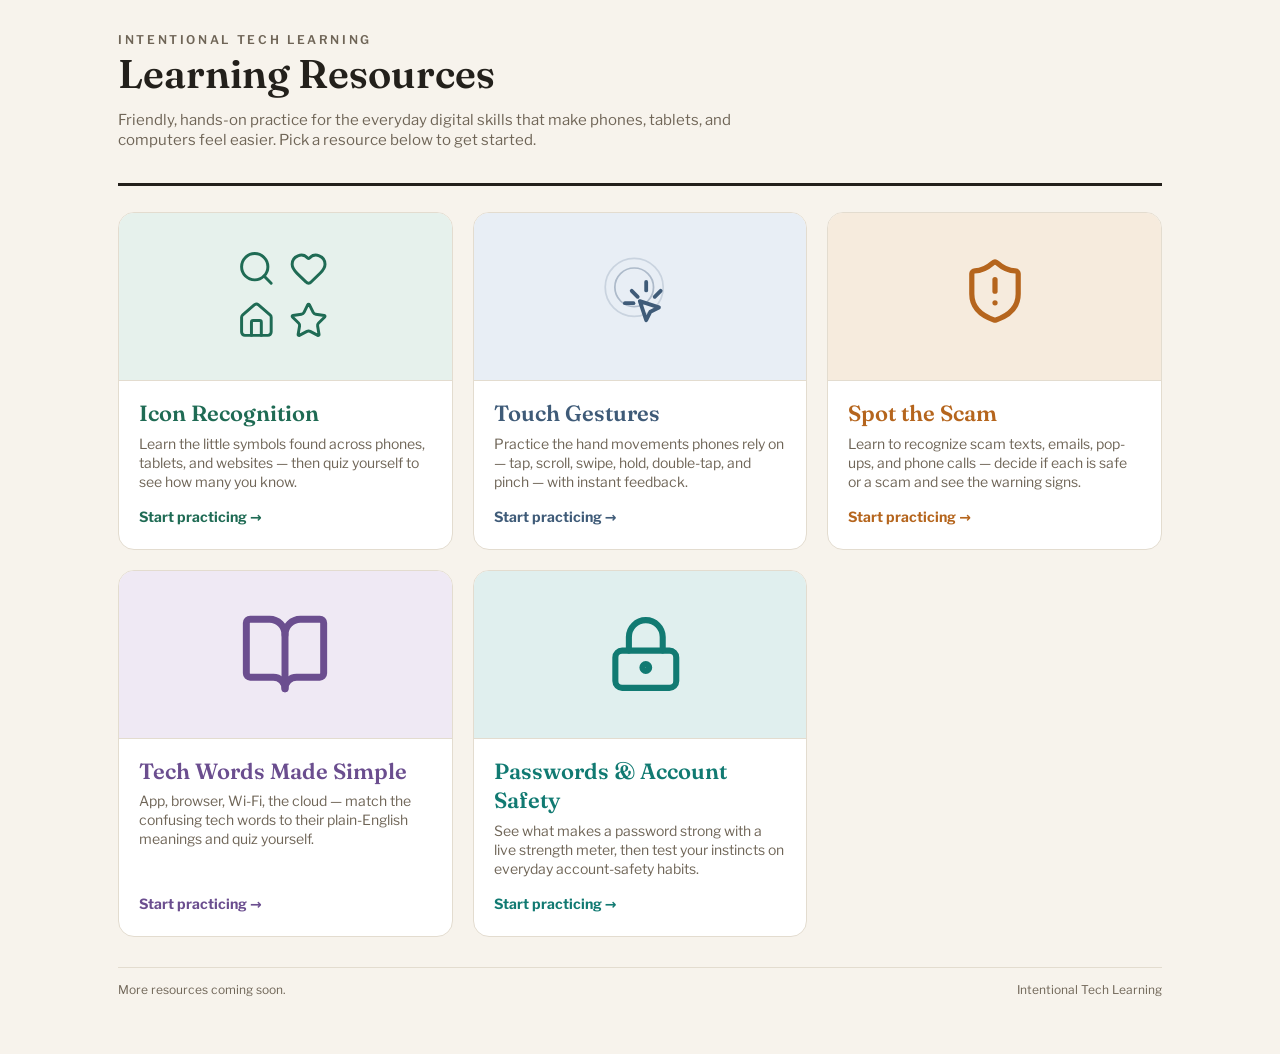
==== commit bc660a63: "Add Passwords & Account Safety resource Live password strength meter (rewards length + passphrases, " ====
--- a/index.html
+++ b/index.html
@@ -161,6 +161,35 @@
             <span class="rc-go">Start practicing →</span>
           </div>
         </a>
+
+        <a class="resource-card rc-pass" href="passwords.html">
+          <div class="rc-art">
+            <svg
+              viewBox="0 0 120 120"
+              xmlns="http://www.w3.org/2000/svg"
+              fill="none"
+              stroke="currentColor"
+              stroke-width="1.8"
+              stroke-linecap="round"
+              stroke-linejoin="round"
+              aria-hidden="true"
+            >
+              <g transform="translate(24,18) scale(3.5)">
+                <rect width="18" height="11" x="3" y="11" rx="2" ry="2" />
+                <path d="M7 11V7a5 5 0 0 1 10 0v4" />
+                <circle cx="12" cy="16" r="1" />
+              </g>
+            </svg>
+          </div>
+          <div class="rc-body">
+            <h2>Passwords &amp; Account Safety</h2>
+            <p>
+              See what makes a password strong with a live strength meter, then
+              test your instincts on everyday account-safety habits.
+            </p>
+            <span class="rc-go">Start practicing →</span>
+          </div>
+        </a>
       </div>
 
       <footer>
--- a/styles.css
+++ b/styles.css
@@ -12,6 +12,8 @@
   --t3bg: #e8eef5;
   --t4: #6b4e8f;
   --t4bg: #efe9f4;
+  --t5: #117a72;
+  --t5bg: #e0efee;
   --green: #1f9d57;
   --amber: #e0902b;
   --red: #d6483b;
@@ -708,6 +710,10 @@
   --accent: var(--t4);
   --accent-bg: var(--t4bg);
 }
+.rc-pass {
+  --accent: var(--t5);
+  --accent-bg: var(--t5bg);
+}
 
 /* ===== Touch Gestures page ===== */
 /* Progress scoreboard (simpler than the icon sheet's grid) */
@@ -1171,3 +1177,232 @@
   line-height: 1.5;
   margin-top: 6px;
 }
+
+/* ===== Passwords & Account Safety page ===== */
+/* --- Try-it strength meter --- */
+.pw-tryit {
+  margin-bottom: 30px;
+}
+.pw-meter-card {
+  background: var(--card);
+  border: 1px solid var(--line);
+  border-radius: 14px;
+  padding: 18px 18px 20px;
+}
+.pw-label {
+  display: block;
+  font-size: 13px;
+  font-weight: 700;
+  margin-bottom: 8px;
+}
+.pw-input-row {
+  display: flex;
+  flex-wrap: wrap;
+  gap: 10px;
+}
+.pw-input {
+  flex: 1;
+  min-width: 200px;
+  font-family: inherit;
+  font-size: 18px;
+  color: var(--ink);
+  background: var(--paper);
+  border: 1.5px solid var(--line);
+  border-radius: 10px;
+  padding: 12px 14px;
+}
+.pw-input:focus {
+  outline: none;
+  border-color: var(--t5);
+}
+.pw-sample-btn {
+  font-family: inherit;
+  font-size: 13px;
+  font-weight: 700;
+  color: var(--t5);
+  background: var(--t5bg);
+  border: 1px solid var(--t5);
+  border-radius: 10px;
+  padding: 10px 16px;
+  cursor: pointer;
+  white-space: nowrap;
+  transition: filter 0.15s;
+}
+.pw-sample-btn:hover {
+  filter: brightness(0.97);
+}
+.pw-bar {
+  height: 12px;
+  border-radius: 999px;
+  background: var(--line);
+  overflow: hidden;
+  margin: 16px 0 10px;
+}
+.pw-bar-fill {
+  height: 100%;
+  width: 0;
+  border-radius: 999px;
+  background: var(--muted);
+  transition: width 0.25s ease, background 0.25s ease;
+}
+.pw-bar-fill.weak {
+  background: var(--red);
+}
+.pw-bar-fill.fair {
+  background: var(--amber);
+}
+.pw-bar-fill.strong {
+  background: var(--green);
+}
+.pw-verdict {
+  font-size: 16px;
+  font-weight: 700;
+  color: var(--muted);
+}
+.pw-verdict.weak {
+  color: var(--red);
+}
+.pw-verdict.fair {
+  color: var(--amber);
+}
+.pw-verdict.strong {
+  color: var(--green);
+}
+.pw-checks {
+  list-style: none;
+  padding: 0;
+  margin: 14px 0 0;
+  display: grid;
+  gap: 8px;
+}
+.pw-checks li {
+  display: flex;
+  align-items: center;
+  gap: 10px;
+  font-size: 14px;
+  color: var(--muted);
+}
+.pw-checks li::before {
+  content: "○";
+  font-size: 16px;
+  font-weight: 700;
+  color: var(--line);
+  width: 18px;
+  text-align: center;
+  flex: none;
+}
+.pw-checks li.met {
+  color: var(--ink);
+}
+.pw-checks li.met::before {
+  content: "✓";
+  color: var(--green);
+}
+.pw-tip {
+  margin: 14px 0 0;
+  padding-top: 12px;
+  border-top: 1px dashed var(--line);
+  font-size: 13.5px;
+  line-height: 1.5;
+  color: var(--muted);
+}
+.pw-privacy {
+  font-size: 12px;
+  color: var(--muted);
+  margin: 10px 0 0;
+}
+
+/* --- Do / Don't quiz cards --- */
+.pw-card {
+  align-items: stretch;
+  text-align: left;
+  justify-content: flex-start;
+  transition: border-color 0.2s, box-shadow 0.2s;
+}
+.pw-card.correct {
+  border-color: var(--green);
+  box-shadow: 0 0 0 2px rgba(31, 157, 87, 0.18);
+}
+.pw-card.incorrect {
+  border-color: var(--red);
+  box-shadow: 0 0 0 2px rgba(214, 72, 59, 0.18);
+}
+.pw-habit {
+  flex: 1;
+  font-size: 15px;
+  line-height: 1.5;
+  color: var(--ink);
+  background: var(--paper);
+  border: 1px solid var(--line);
+  border-radius: 12px;
+  padding: 14px 16px;
+}
+.pw-answers {
+  display: flex;
+  gap: 8px;
+  margin-top: 12px;
+}
+.pw-btn {
+  flex: 1;
+  font-family: inherit;
+  font-size: 13.5px;
+  font-weight: 700;
+  color: var(--ink);
+  background: #fff;
+  border: 1px solid var(--line);
+  border-radius: 999px;
+  padding: 10px 10px;
+  cursor: pointer;
+  transition: background 0.15s, color 0.15s, border-color 0.15s;
+}
+.pw-btn:hover:not(:disabled) {
+  border-color: var(--ink);
+}
+.pw-btn:disabled {
+  cursor: default;
+  opacity: 0.6;
+}
+.pw-btn.chosen {
+  opacity: 1;
+}
+.pw-card.correct .pw-btn.chosen {
+  background: var(--green);
+  border-color: var(--green);
+  color: #fff;
+}
+.pw-card.incorrect .pw-btn.chosen {
+  background: var(--red);
+  border-color: var(--red);
+  color: #fff;
+}
+.pw-btn.is-truth {
+  opacity: 1;
+  border-color: var(--green);
+  color: var(--green);
+}
+.pw-explain {
+  display: none;
+  margin-top: 12px;
+  padding-top: 11px;
+  border-top: 1px dashed var(--line);
+}
+.pw-card.answered .pw-explain {
+  display: block;
+}
+.pw-verdict-q {
+  display: block;
+  font-size: 13px;
+  font-weight: 700;
+  margin-bottom: 4px;
+}
+.pw-verdict-q.ok {
+  color: var(--green);
+}
+.pw-verdict-q.bad {
+  color: var(--red);
+}
+.pw-why {
+  font-size: 13px;
+  color: var(--muted);
+  line-height: 1.5;
+}
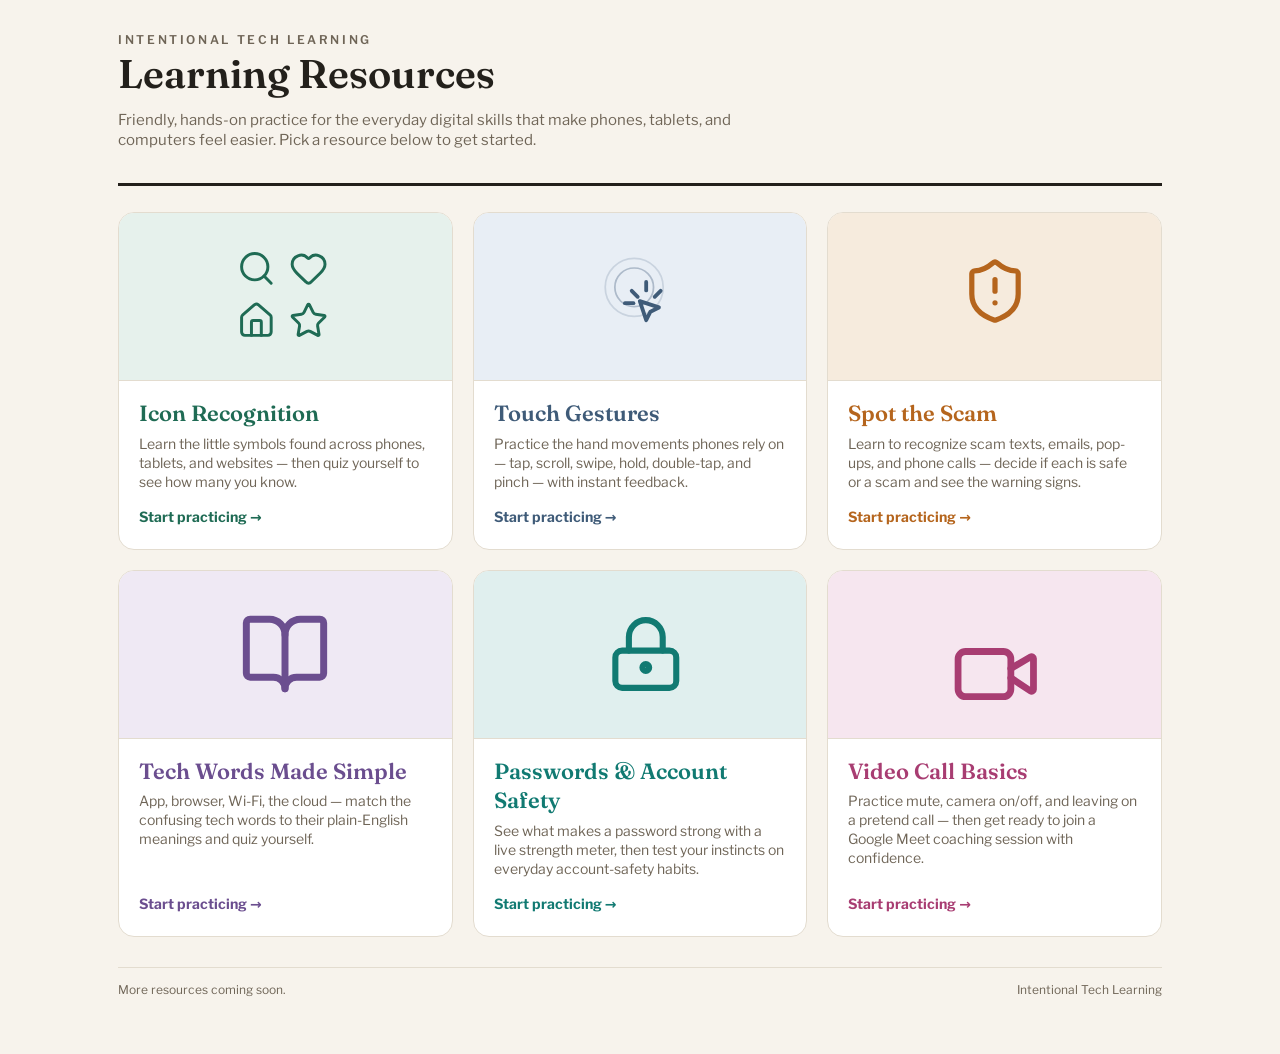
==== commit 389f6da3: "Add Video Call Basics resource An interactive pretend video call (Google Meet style) to practice the" ====
--- a/index.html
+++ b/index.html
@@ -190,6 +190,36 @@
             <span class="rc-go">Start practicing →</span>
           </div>
         </a>
+
+        <a class="resource-card rc-video" href="video.html">
+          <div class="rc-art">
+            <svg
+              viewBox="0 0 120 120"
+              xmlns="http://www.w3.org/2000/svg"
+              fill="none"
+              stroke="currentColor"
+              stroke-width="1.8"
+              stroke-linecap="round"
+              stroke-linejoin="round"
+              aria-hidden="true"
+            >
+              <g transform="translate(14,34) scale(3.9)">
+                <path
+                  d="m16 13 5.223 3.482a.5.5 0 0 0 .777-.416V7.87a.5.5 0 0 0-.752-.432L16 10.5"
+                />
+                <rect x="2" y="6" width="14" height="12" rx="2" />
+              </g>
+            </svg>
+          </div>
+          <div class="rc-body">
+            <h2>Video Call Basics</h2>
+            <p>
+              Practice mute, camera on/off, and leaving on a pretend call — then
+              get ready to join a Google Meet coaching session with confidence.
+            </p>
+            <span class="rc-go">Start practicing →</span>
+          </div>
+        </a>
       </div>
 
       <footer>
--- a/styles.css
+++ b/styles.css
@@ -14,6 +14,8 @@
   --t4bg: #efe9f4;
   --t5: #117a72;
   --t5bg: #e0efee;
+  --t6: #a83d72;
+  --t6bg: #f6e6ef;
   --green: #1f9d57;
   --amber: #e0902b;
   --red: #d6483b;
@@ -714,6 +716,10 @@
   --accent: var(--t5);
   --accent-bg: var(--t5bg);
 }
+.rc-video {
+  --accent: var(--t6);
+  --accent-bg: var(--t6bg);
+}
 
 /* ===== Touch Gestures page ===== */
 /* Progress scoreboard (simpler than the icon sheet's grid) */
@@ -1406,3 +1412,318 @@
   color: var(--muted);
   line-height: 1.5;
 }
+
+/* ===== Video Call Basics page ===== */
+.vc-tryit {
+  margin-bottom: 30px;
+}
+/* The mock call window */
+.vc-stage {
+  position: relative;
+  background: #11141b;
+  border: 1px solid var(--line);
+  border-radius: 14px;
+  overflow: hidden;
+  min-height: 280px;
+  display: flex;
+}
+.vc-remote {
+  flex: 1;
+  display: flex;
+  flex-direction: column;
+  align-items: center;
+  justify-content: center;
+  gap: 12px;
+  color: #e8eaf0;
+  background: radial-gradient(circle at 50% 38%, #2a2f3d 0%, #11141b 72%);
+}
+.vc-avatar {
+  width: 76px;
+  height: 76px;
+  border-radius: 50%;
+  display: flex;
+  align-items: center;
+  justify-content: center;
+  font-family: "Fraunces", Georgia, serif;
+  font-weight: 600;
+  font-size: 30px;
+  color: #fff;
+  background: var(--t6);
+}
+.vc-remote .vc-who {
+  font-size: 14px;
+  font-weight: 600;
+  color: #cfd3de;
+}
+/* Self-view tile, tucked in the corner like a real call */
+.vc-self {
+  position: absolute;
+  right: 12px;
+  bottom: 12px;
+  width: 124px;
+  height: 92px;
+  border-radius: 10px;
+  overflow: hidden;
+  border: 1px solid rgba(255, 255, 255, 0.16);
+  background: #1b2030;
+  display: flex;
+  flex-direction: column;
+  align-items: center;
+  justify-content: center;
+  gap: 6px;
+  color: #cfd3de;
+}
+.vc-self.cam-on {
+  background: linear-gradient(135deg, var(--t6) 0%, #3a4150 100%);
+  color: #fff;
+}
+.vc-self .vc-avatar {
+  width: 40px;
+  height: 40px;
+  font-size: 17px;
+  background: rgba(255, 255, 255, 0.18);
+}
+.vc-self-label {
+  font-size: 11.5px;
+  font-weight: 600;
+}
+/* Little red "you're muted" badge on the self tile */
+.vc-mute-badge {
+  position: absolute;
+  top: 6px;
+  left: 6px;
+  width: 22px;
+  height: 22px;
+  border-radius: 50%;
+  background: var(--red);
+  display: none;
+  align-items: center;
+  justify-content: center;
+}
+.vc-mute-badge svg {
+  width: 13px;
+  height: 13px;
+  color: #fff;
+}
+.vc-self.mic-off .vc-mute-badge {
+  display: flex;
+}
+/* "You left the call" overlay */
+.vc-ended {
+  position: absolute;
+  inset: 0;
+  background: rgba(10, 12, 16, 0.92);
+  display: none;
+  flex-direction: column;
+  align-items: center;
+  justify-content: center;
+  gap: 14px;
+  text-align: center;
+  padding: 20px;
+  color: #e8eaf0;
+}
+.vc-stage.ended .vc-ended {
+  display: flex;
+}
+.vc-ended-title {
+  font-family: "Fraunces", Georgia, serif;
+  font-size: 22px;
+  font-weight: 600;
+}
+.vc-rejoin {
+  font-family: inherit;
+  font-size: 15px;
+  font-weight: 700;
+  color: #fff;
+  background: var(--t6);
+  border: 0;
+  border-radius: 999px;
+  padding: 11px 24px;
+  cursor: pointer;
+  transition: filter 0.15s;
+}
+.vc-rejoin:hover {
+  filter: brightness(1.08);
+}
+
+/* Control bar */
+.vc-bar {
+  display: flex;
+  flex-wrap: wrap;
+  justify-content: center;
+  gap: 18px;
+  margin-top: 14px;
+}
+.vc-ctrl-wrap {
+  display: flex;
+  flex-direction: column;
+  align-items: center;
+  gap: 6px;
+}
+.vc-ctrl {
+  width: 58px;
+  height: 58px;
+  border-radius: 50%;
+  border: 1px solid var(--line);
+  background: #fff;
+  color: var(--ink);
+  display: flex;
+  align-items: center;
+  justify-content: center;
+  cursor: pointer;
+  transition: background 0.15s, color 0.15s, border-color 0.15s, filter 0.15s;
+}
+.vc-ctrl svg {
+  width: 24px;
+  height: 24px;
+}
+/* Each toggle button holds both icons; show the one matching its state. */
+.vc-ctrl .ic-off {
+  display: none;
+}
+.vc-ctrl.is-off .ic-on {
+  display: none;
+}
+.vc-ctrl.is-off .ic-off {
+  display: block;
+}
+.vc-ctrl:hover:not(:disabled) {
+  border-color: var(--ink);
+}
+/* "Off" state for mic + camera — red, like the real apps */
+.vc-ctrl.is-off {
+  background: var(--red);
+  border-color: var(--red);
+  color: #fff;
+}
+.vc-ctrl.leave {
+  width: auto;
+  padding: 0 24px;
+  border-radius: 999px;
+  background: var(--red);
+  border-color: var(--red);
+  color: #fff;
+  font-family: inherit;
+  font-size: 14px;
+  font-weight: 700;
+  gap: 8px;
+}
+.vc-ctrl.leave:hover:not(:disabled) {
+  filter: brightness(1.06);
+  border-color: var(--red);
+}
+.vc-ctrl:disabled {
+  opacity: 0.4;
+  cursor: default;
+}
+.vc-ctrl-label {
+  font-size: 12px;
+  font-weight: 600;
+  color: var(--muted);
+}
+
+/* Status + task checklist under the call */
+.vc-status {
+  margin-top: 16px;
+  font-size: 14.5px;
+  font-weight: 600;
+  color: var(--ink);
+  text-align: center;
+}
+.vc-status.done {
+  color: var(--green);
+}
+.vc-tasks {
+  list-style: none;
+  padding: 0;
+  margin: 14px auto 0;
+  max-width: 360px;
+  display: grid;
+  gap: 8px;
+}
+.vc-tasks li {
+  display: flex;
+  align-items: center;
+  gap: 10px;
+  font-size: 14px;
+  color: var(--muted);
+}
+.vc-tasks li::before {
+  content: "○";
+  font-size: 16px;
+  font-weight: 700;
+  color: var(--line);
+  width: 18px;
+  text-align: center;
+  flex: none;
+}
+.vc-tasks li.met {
+  color: var(--ink);
+}
+.vc-tasks li.met::before {
+  content: "✓";
+  color: var(--green);
+}
+
+/* --- Scenario quiz cards --- */
+.vcq-card {
+  align-items: stretch;
+  text-align: left;
+  justify-content: flex-start;
+  transition: border-color 0.2s, box-shadow 0.2s;
+}
+.vcq-card.correct {
+  border-color: var(--green);
+  box-shadow: 0 0 0 2px rgba(31, 157, 87, 0.18);
+}
+.vcq-card.incorrect {
+  border-color: var(--red);
+  box-shadow: 0 0 0 2px rgba(214, 72, 59, 0.18);
+}
+.vcq-q {
+  font-size: 14.5px;
+  font-weight: 700;
+  line-height: 1.45;
+  color: var(--ink);
+}
+.vcq-card .iq-choices {
+  margin-top: 12px;
+}
+.vcq-card.correct .choice.chosen {
+  background: var(--green);
+  border-color: var(--green);
+  color: #fff;
+  opacity: 1;
+}
+.vcq-card.incorrect .choice.chosen {
+  background: var(--red);
+  border-color: var(--red);
+  color: #fff;
+  opacity: 1;
+}
+.vcq-explain {
+  display: none;
+  margin-top: 12px;
+  padding-top: 11px;
+  border-top: 1px dashed var(--line);
+}
+.vcq-card.answered .vcq-explain {
+  display: block;
+}
+.vcq-verdict {
+  display: block;
+  font-size: 13px;
+  font-weight: 700;
+  margin-bottom: 4px;
+}
+.vcq-verdict.ok {
+  color: var(--green);
+}
+.vcq-verdict.bad {
+  color: var(--red);
+}
+.vcq-why {
+  font-size: 13px;
+  color: var(--muted);
+  line-height: 1.5;
+}
